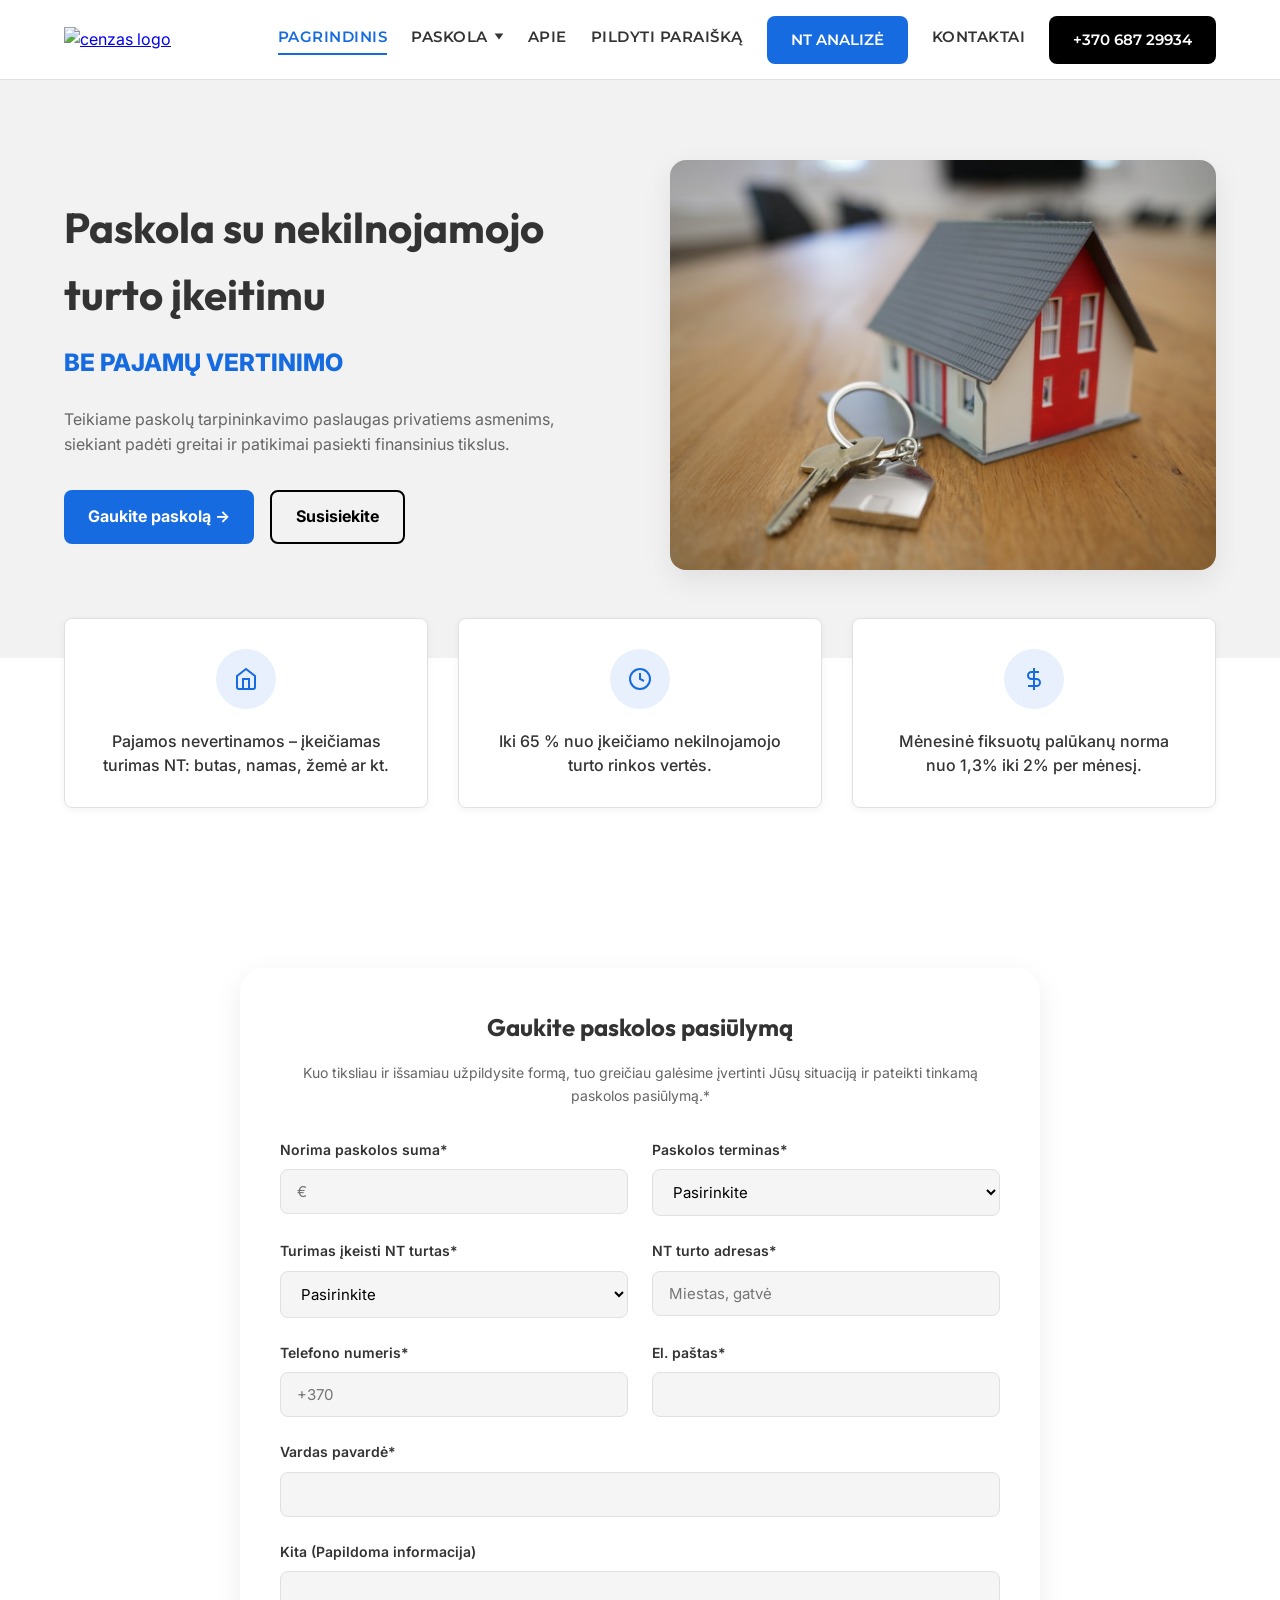
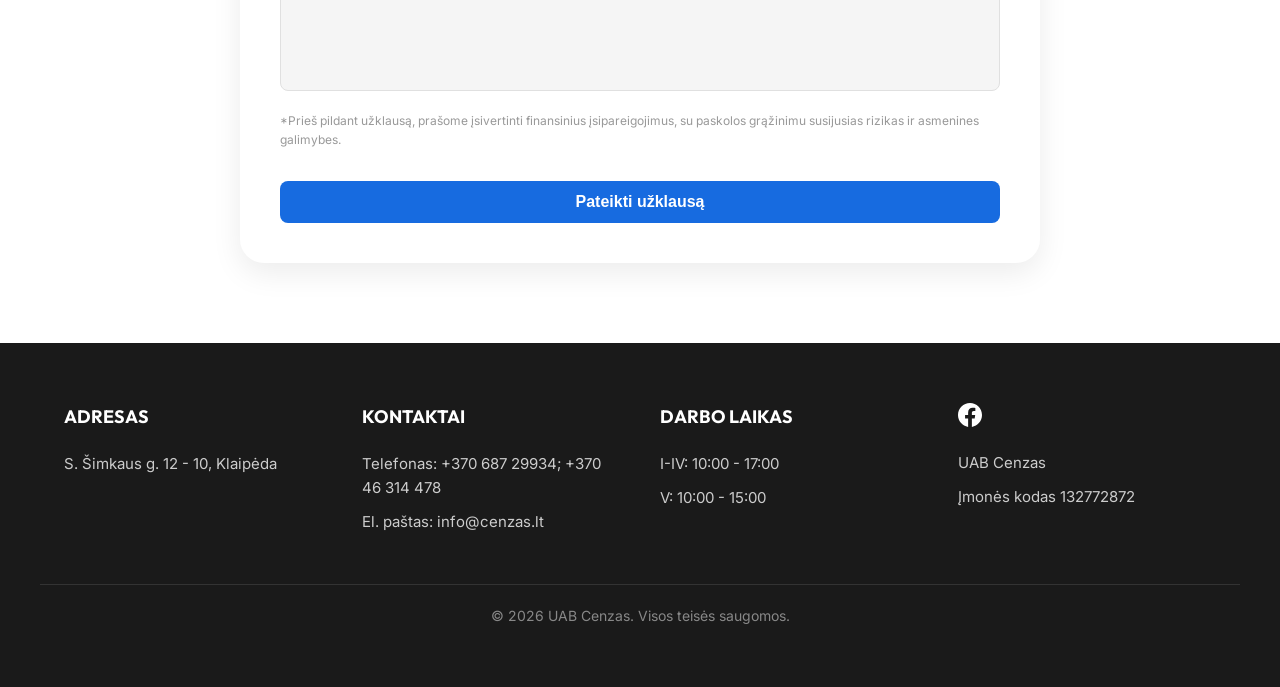
==== wwwroot/index.html @ e1d5bde1 "Cenzas BackEnd" ====
<!DOCTYPE html>
<html lang="lt">
<head>
    <meta charset="UTF-8">
    <meta name="viewport" content="width=device-width, initial-scale=1.0">
    <title>Paskolos be pajamų vertinimo su NT įkeitimu | Cenzas</title>
    <meta name="description" content="UAB „Cenzas“ teikia paskolų tarpininkavimo paslaugas privatiems asmenims. Paskolos su NT įkeitimu be pajamų vertinimo.">
    <link rel="preconnect" href="https://fonts.googleapis.com">
    <link rel="preconnect" href="https://fonts.gstatic.com" crossorigin>
    <link href="https://fonts.googleapis.com/css2?family=Inter:wght@400;600;700;800&family=Montserrat:wght@500;600;700;800&family=Outfit:wght@700;800&display=swap" rel="stylesheet">
    <link rel="stylesheet" href="css/styles.css">
    <link rel="icon" type="image/png" href="assets/images/favicon.png">
</head>
<body>
    <!-- Header -->
    <header class="header">
        <div class="container nav">
            <a href="index.html" class="logo">
                <img src="assets/images/logo-cenzas-black.png" alt="cenzas logo">
            </a>
            <div class="nav__links">
                <a href="index.html" class="nav__link nav__link--active">PAGRINDINIS</a>
                <div class="nav__dropdown">
                    <a href="javascript:void(0)" class="nav__link">PASKOLA <svg width="10" height="7" viewBox="0 0 10 7" fill="none" xmlns="http://www.w3.org/2000/svg"><path d="M5 6.5L0.669873 0.5L9.33013 0.500001L5 6.5Z" fill="currentColor"></path></svg></a>
                    <div class="nav__dropdown-menu">
                        <a href="greitos-paskolos.html">Kaip gauti paskolą</a>
                        <a href="paskolos-be-pajamu-vertinimo.html">D.U.K</a>
                    </div>
                </div>
                <a href="apie.html" class="nav__link">APIE</a>
                <a href="pildyti-paraiska.html" class="nav__link">PILDYTI PARAIŠKĄ</a>
                <a href="nt-statistika.html" class="nav__cta nav__cta--blue" id="btn-nav-analysis">NT ANALIZĖ</a>
                <a href="kontaktai.html" class="nav__link">KONTAKTAI</a>
                <a href="tel:+37068729934" class="nav__cta">+370 687 29934</a>
            </div>
        </div>
    </header>

    <main>
        <!-- Hero Section -->
        <section class="hero">
            <div class="container hero__grid">
                <div class="hero__content animate-fade-in">
                    <h1 class="hero__title">Paskola su nekilnojamojo turto įkeitimu</h1>
                    <div class="hero__subtitle" style="color: var(--color-primary);">BE PAJAMŲ VERTINIMO</div>
                    <p class="hero__description">
                        Teikiame paskolų tarpininkavimo paslaugas privatiems asmenims, siekiant padėti greitai ir patikimai pasiekti finansinius tikslus.
                    </p>
                    <div class="hero__btns">
                        <a href="#paraiska" class="btn btn--primary">Gaukite paskolą →</a>
                        <a href="kontaktai.html" class="btn btn--outline">Susisiekite</a>
                    </div>
                </div>
                <div class="hero__image animate-fade-in" style="animation-delay: 0.2s;">
                    <img src="assets/images/hero-home.jpg" alt="Modern residential building">
                </div>
            </div>
        </section>

        <!-- Info Blocks -->
        <section class="info-blocks container">
            <div class="info-blocks__grid">
                <div class="info-card">
                    <div class="info-card__icon">
                        <svg width="24" height="24" viewBox="0 0 24 24" fill="none" stroke="currentColor" stroke-width="2"><path d="M3 9l9-7 9 7v11a2 2 0 0 1-2 2H5a2 2 0 0 1-2-2z"></path><polyline points="9 22 9 12 15 12 15 22"></polyline></svg>
                    </div>
                    <p class="info-card__text">Pajamos nevertinamos – įkeičiamas turimas NT: butas, namas, žemė ar kt.</p>
                </div>
                <div class="info-card">
                    <div class="info-card__icon">
                        <svg width="24" height="24" viewBox="0 0 24 24" fill="none" stroke="currentColor" stroke-width="2"><circle cx="12" cy="12" r="10"></circle><polyline points="12 6 12 12 16 14"></polyline></svg>
                    </div>
                    <p class="info-card__text">Iki 65 % nuo įkeičiamo nekilnojamojo turto rinkos vertės.</p>
                </div>
                <div class="info-card">
                    <div class="info-card__icon">
                        <svg width="24" height="24" viewBox="0 0 24 24" fill="none" stroke="currentColor" stroke-width="2"><line x1="12" y1="1" x2="12" y2="23"></line><path d="M17 5H9.5a3.5 3.5 0 0 0 0 7h5a3.5 3.5 0 0 1 0 7H6"></path></svg>
                    </div>
                    <p class="info-card__text">Mėnesinė fiksuotų palūkanų norma nuo 1,3% iki 2% per mėnesį.</p>
                </div>
            </div>
        </section>

        <!-- Application Form Section -->
        <section id="paraiska" class="section-form">
            <div class="container">
                <div class="form-card animate-fade-in">
                    <h2 class="form-title">Gaukite paskolos pasiūlymą</h2>
                    <p class="form-note">
                        Kuo tiksliau ir išsamiau užpildysite formą, tuo greičiau galėsime įvertinti Jūsų situaciją ir pateikti tinkamą paskolos pasiūlymą.*
                    </p>
                    <form id="loan-form">
                        <div class="form-grid">
                            <div class="form-group">
                                <label class="form-label">Norima paskolos suma*</label>
                                <input type="number" name="amount" class="form-control" placeholder="€" required>
                            </div>
                            <div class="form-group">
                                <label class="form-label">Paskolos terminas*</label>
                                <select name="term" class="form-control" required>
                                    <option value="">Pasirinkite</option>
                                    <option value="12">12 mėn.</option>
                                    <option value="24">24 mėn.</option>
                                    <option value="36">36 mėn.</option>
                                    <option value="60">60 mėn.</option>
                                </select>
                            </div>
                            <div class="form-group">
                                <label class="form-label">Turimas įkeisti NT turtas*</label>
                                <select name="asset_type" class="form-control" required>
                                    <option value="">Pasirinkite</option>
                                    <option value="butas">Butas</option>
                                    <option value="namas">Namas</option>
                                    <option value="sklypas">Sklypas / Žemė</option>
                                    <option value="komercinis">Komercinis turtas</option>
                                </select>
                            </div>
                            <div class="form-group">
                                <label class="form-label">NT turto adresas*</label>
                                <input type="text" name="address" class="form-control" placeholder="Miestas, gatvė" required>
                            </div>
                            <div class="form-group">
                                <label class="form-label">Telefono numeris*</label>
                                <input type="tel" name="phone" class="form-control" placeholder="+370" required>
                            </div>
                            <div class="form-group">
                                <label class="form-label">El. paštas*</label>
                                <input type="email" name="email" class="form-control" required>
                            </div>
                            <div class="form-group form-group--full">
                                <label class="form-label">Vardas pavardė*</label>
                                <input type="text" name="name" class="form-control" required>
                            </div>
                            <div class="form-group form-group--full">
                                <label class="form-label">Kita (Papildoma informacija)</label>
                                <textarea name="message" class="form-control" style="height: 120px; resize: none;"></textarea>
                            </div>
                        </div>
                        <p style="font-size: 12px; color: #999; margin-top: 20px;">
                            *Prieš pildant užklausą, prašome įsivertinti finansinius įsipareigojimus, su paskolos grąžinimu susijusias rizikas ir asmenines galimybes.
                        </p>
                        <button type="submit" class="btn btn--primary form-submit">Pateikti užklausą</button>
                    </form>
                </div>
            </div>
        </section>
    </main>

    <!-- Footer -->
    <footer class="footer">
        <div class="container footer__grid">
            <div>
                <h4 class="footer__title">Adresas</h4>
                <p class="footer__text">S. Šimkaus g. 12 - 10, Klaipėda</p>
            </div>
            <div>
                <h4 class="footer__title">Kontaktai</h4>
                <p class="footer__text">Telefonas: +370 687 29934; +370 46 314 478</p>
                <p class="footer__text">El. paštas: info@cenzas.lt</p>
            </div>
            <div>
                <h4 class="footer__title">Darbo laikas</h4>
                <p class="footer__text">I-IV: 10:00 - 17:00</p>
                <p class="footer__text">V: 10:00 - 15:00</p>
            </div>
            <div>
                <div class="footer__socials">
                    <a href="https://www.facebook.com/cenzas.lt" target="_blank" rel="noopener" aria-label="Facebook">
                        <svg width="24" height="24" viewBox="0 0 24 24" fill="none" xmlns="http://www.w3.org/2000/svg">
                            <path d="M24 12.0726C24 5.44354 18.629 0.0725708 12 0.0725708C5.37097 0.0725708 0 5.44354 0 12.0726C0 18.0619 4.38823 23.0264 10.125 23.9274V15.5414H7.07661V12.0726H10.125V9.4287C10.125 6.42144 11.9153 4.76031 14.6574 4.76031C15.9706 4.76031 17.3439 4.99451 17.3439 4.99451V7.94612H15.8303C14.34 7.94612 13.875 8.87128 13.875 9.82015V12.0726H17.2031L16.6708 15.5414H13.875V23.9274C19.6118 23.0264 24 18.0619 24 12.0726Z" fill="currentColor"></path>
                        </svg>
                    </a>
                </div>
                <p class="footer__text" style="margin-top: 16px;">UAB Cenzas</p>
                <p class="footer__text">Įmonės kodas 132772872</p>
            </div>
        </div>
        <div class="container footer__copy">
            &copy; 2026 UAB Cenzas. Visos teisės saugomos.
        </div>
    </footer>

    <!-- Scripts -->
    <script src="js/main.js"></script>
    <script src="js/legal-disclaimer.js"></script>
    <script>
        // Modal Flow for NT Analizė
        document.getElementById('btn-nav-analysis').addEventListener('click', function(e) {
            if (!window.CenzasAnalytics.UI.LegalDisclaimer.accepted) {
                e.preventDefault();
                window.CenzasAnalytics.UI.LegalDisclaimer.init();
                
                // Override the accept button to navigate
                window.addEventListener('cenzas:consent_given', function() {
                    window.location.href = 'nt-statistika.html';
                }, { once: true });
            }
        });

        // Form Submit Handler
        document.getElementById('loan-form').addEventListener('submit', function(e) {
            e.preventDefault();
            alert('Ačiū! Jūsų užklausa gauta. Atsakysime per 3 valandas darbo metu.');
            this.reset();
        });
    </script>
</body>
</html>
---- wwwroot/css/styles.css ----
/* 
 * Cenzas Modernized Design System
 * Inspired by cenzas.lt
 */

:root {
    /* Color Palette */
    --color-primary: #176be0;
    --color-primary-dark: #1258c9;
    --color-primary-light: #e8f0fe;
    --color-header: #ffffff;
    --color-footer: #1a1a1a;
    --color-hero: #f2f2f2;
    --color-input: #f5f5f5;
    --color-text: #333333;
    --color-text-light: #666666;
    --color-white: #ffffff;
    --color-black: #000000;
    --color-border: #e0e0e0;

    /* Typography */
    --font-main: 'Inter', sans-serif;
    --font-heading: 'Outfit', sans-serif;

    /* Spacing & Borders */
    --radius-sm: 8px;
    --radius-md: 16px;
    --radius-lg: 24px;
    --shadow-sm: 0 2px 8px rgba(0, 0, 0, 0.05);
    --shadow-md: 0 10px 30px rgba(0, 0, 0, 0.08);
}

* {
    margin: 0;
    padding: 0;
    box-sizing: border-box;
}

body {
    font-family: var(--font-main);
    color: var(--color-text);
    background-color: var(--color-white);
    line-height: 1.6;
    -webkit-font-smoothing: antialiased;
}

h1, h2, h3, h4 {
    font-family: var(--font-heading);
    font-weight: 700;
}

.container {
    max-width: 1200px;
    margin: 0 auto;
    padding: 0 24px;
}

/* Header & Navigation */
.header {
    background: var(--color-header);
    border-bottom: 1px solid var(--color-border);
    height: 80px;
    display: flex;
    align-items: center;
    position: sticky;
    top: 0;
    z-index: 1000;
}

.nav {
    display: flex;
    justify-content: space-between;
    align-items: center;
    width: 100%;
}

.nav__links {
    display: flex;
    gap: 24px;
    align-items: center;
}

.nav__link {
    text-decoration: none;
    color: var(--color-text);
    font-family: 'Montserrat', sans-serif;
    font-size: 15px;
    font-weight: 600;
    text-transform: uppercase;
    letter-spacing: 0.5px;
    transition: color 0.2s;
    display: flex;
    align-items: center;
    gap: 6px;
    padding-bottom: 4px;
    border-bottom: 2px solid transparent;
}

.nav__link:hover {
    color: var(--color-primary);
}

.nav__link--active {
    color: var(--color-primary);
    border-bottom-color: var(--color-primary);
}

.logo img {
    height: 45px;
    width: auto;
}

.nav__dropdown {
    position: relative;
    display: inline-block;
}

.nav__dropdown-menu {
    display: none;
    position: absolute;
    top: 100%;
    left: 0;
    background-color: var(--color-white);
    box-shadow: var(--shadow-sm);
    border-radius: var(--radius-sm);
    min-width: 200px;
    z-index: 100;
    padding: 10px 0;
}

.nav__dropdown:hover .nav__dropdown-menu {
    display: block;
}

.nav__dropdown-menu a {
    display: block;
    padding: 10px 20px;
    color: var(--color-text);
    text-decoration: none;
    font-family: 'Inter', sans-serif;
    font-size: 14px;
    font-weight: 500;
    transition: background-color 0.2s;
}

.nav__dropdown-menu a:hover {
    background-color: var(--color-primary-light);
    color: var(--color-primary);
}

.nav__link--highlight {
    background: var(--color-primary);
    color: var(--color-white);
    padding: 8px 16px;
    border-radius: var(--radius-sm);
}

.nav__link--highlight:hover {
    background: var(--color-primary-dark);
    color: var(--color-white);
}

.nav__cta {
    background: var(--color-black);
    color: var(--color-white);
    padding: 12px 24px;
    border-radius: var(--radius-sm);
    text-decoration: none;
    font-family: 'Montserrat', sans-serif;
    font-weight: 600;
    font-size: 15px;
    transition: background-color 0.2s;
}

.nav__cta:hover {
    background: #1a1a1a;
}

.nav__cta--blue {
    background: var(--color-primary);
}

.nav__cta--blue:hover {
    background: var(--color-primary-dark);
}

/* Hero Section */
.hero {
    background: var(--color-hero);
    padding: 80px 0;
}

.hero__grid {
    display: grid;
    grid-template-columns: 1fr 1fr;
    gap: 60px;
    align-items: center;
}

@media (max-width: 991px) {
    .hero__grid {
        grid-template-columns: 1fr;
        text-align: center;
    }
}

.hero__title {
    font-size: 42px;
    margin-bottom: 16px;
    color: var(--color-text);
}

.hero__subtitle {
    font-size: 24px;
    font-weight: 800;
    margin-bottom: 24px;
}

.hero__description {
    font-size: 16px;
    color: var(--color-text-light);
    margin-bottom: 32px;
}

.hero__btns {
    display: flex;
    gap: 16px;
}

@media (max-width: 991px) {
    .hero__btns {
        justify-content: center;
    }
}

/* Info Blocks */
.info-blocks {
    margin-top: -40px;
    margin-bottom: 80px;
    position: relative;
    z-index: 10;
}

.info-blocks__grid {
    display: grid;
    grid-template-columns: repeat(3, 1fr);
    gap: 30px;
}

@media (max-width: 991px) {
    .info-blocks__grid {
        grid-template-columns: 1fr;
    }
    .info-blocks {
        margin-top: 40px;
    }
}

.info-card {
    background: var(--color-white);
    padding: 30px;
    border-radius: var(--radius-sm);
    box-shadow: var(--shadow-sm);
    border: 1px solid var(--color-border);
    display: flex;
    flex-direction: column;
    align-items: center;
    text-align: center;
    transition: transform 0.2s, box-shadow 0.2s;
}

.info-card:hover {
    transform: translateY(-5px);
    box-shadow: var(--shadow-md);
}

.info-card__icon {
    background: var(--color-primary-light);
    color: var(--color-primary);
    width: 60px;
    height: 60px;
    border-radius: 50%;
    display: flex;
    justify-content: center;
    align-items: center;
    margin-bottom: 20px;
}

.info-card__text {
    font-size: 16px;
    font-weight: 500;
    color: var(--color-text);
    line-height: 1.5;
}

.btn {
    padding: 12px 24px;
    border-radius: var(--radius-sm);
    font-weight: 700;
    font-size: 16px;
    text-decoration: none;
    display: inline-flex;
    align-items: center;
    justify-content: center;
    cursor: pointer;
    transition: all 0.2s;
    border: none;
}

.btn--primary {
    background: var(--color-primary);
    color: var(--color-white);
}

.btn--primary:hover {
    background: var(--color-primary-dark);
}

.btn--outline {
    background: transparent;
    border: 2px solid var(--color-black);
    color: var(--color-black);
}

.btn--outline:hover {
    background: var(--color-black);
    color: var(--color-white);
}

.hero__image img {
    width: 100%;
    border-radius: var(--radius-md);
    box-shadow: var(--shadow-md);
}

/* Application Form */
.section-form {
    padding: 80px 0;
}

.form-card {
    background: var(--color-white);
    padding: 40px;
    border-radius: var(--radius-lg);
    box-shadow: var(--shadow-md);
    max-width: 800px;
    margin: 0 auto;
}

.form-title {
    font-size: 24px;
    margin-bottom: 16px;
    text-align: center;
}

.form-note {
    font-size: 14px;
    color: var(--color-text-light);
    text-align: center;
    margin-bottom: 32px;
}

.form-grid {
    display: grid;
    grid-template-columns: 1fr 1fr;
    gap: 24px;
}

@media (max-width: 768px) {
    .form-grid {
        grid-template-columns: 1fr;
    }
}

.form-group {
    display: flex;
    flex-direction: column;
    gap: 8px;
}

.form-group--full {
    grid-column: 1 / -1;
}

.form-label {
    font-size: 14px;
    font-weight: 600;
    color: var(--color-text);
}

.form-control {
    background: var(--color-input);
    border: 1px solid var(--color-border);
    padding: 12px 16px;
    border-radius: var(--radius-sm);
    font-family: var(--font-main);
    font-size: 15px;
    width: 100%;
}

.form-control:focus {
    outline: none;
    border-color: var(--color-primary);
}

.form-submit {
    margin-top: 32px;
    width: 100%;
}

/* Footer */
.footer {
    background: var(--color-footer);
    color: var(--color-white);
    padding: 60px 0;
}

.footer__grid {
    display: grid;
    grid-template-columns: repeat(4, 1fr);
    gap: 40px;
}

@media (max-width: 768px) {
    .footer__grid {
        grid-template-columns: 1fr;
        text-align: center;
    }
}

.footer__title {
    font-size: 18px;
    font-weight: 700;
    margin-bottom: 20px;
    text-transform: uppercase;
}

.footer__text {
    font-size: 15px;
    color: #cccccc;
    margin-bottom: 10px;
}

.footer__copy {
    margin-top: 40px;
    padding-top: 20px;
    border-top: 1px solid #333333;
    text-align: center;
    font-size: 14px;
    color: #888888;
}

.footer__socials a {
    color: var(--color-white);
    transition: color 0.2s;
    display: inline-block;
}

.footer__socials a:hover {
    color: var(--color-primary);
}

/* Modal System */
.modal-overlay {
    position: fixed;
    top: 0;
    left: 0;
    width: 100%;
    height: 100%;
    background: rgba(0, 0, 0, 0.7);
    backdrop-filter: blur(4px);
    z-index: 2000;
    display: none;
    align-items: center;
    justify-content: center;
}

.modal-overlay.modal--open {
    display: flex;
}

.modal-content {
    background: var(--color-white);
    padding: 40px;
    border-radius: var(--radius-lg);
    max-width: 600px;
    width: 90%;
}

/* Utility */
.animate-fade-in {
    animation: fadeIn 0.6s ease-out forwards;
}

@keyframes fadeIn {
    from { opacity: 0; transform: translateY(20px); }
    to { opacity: 1; transform: translateY(0); }
}
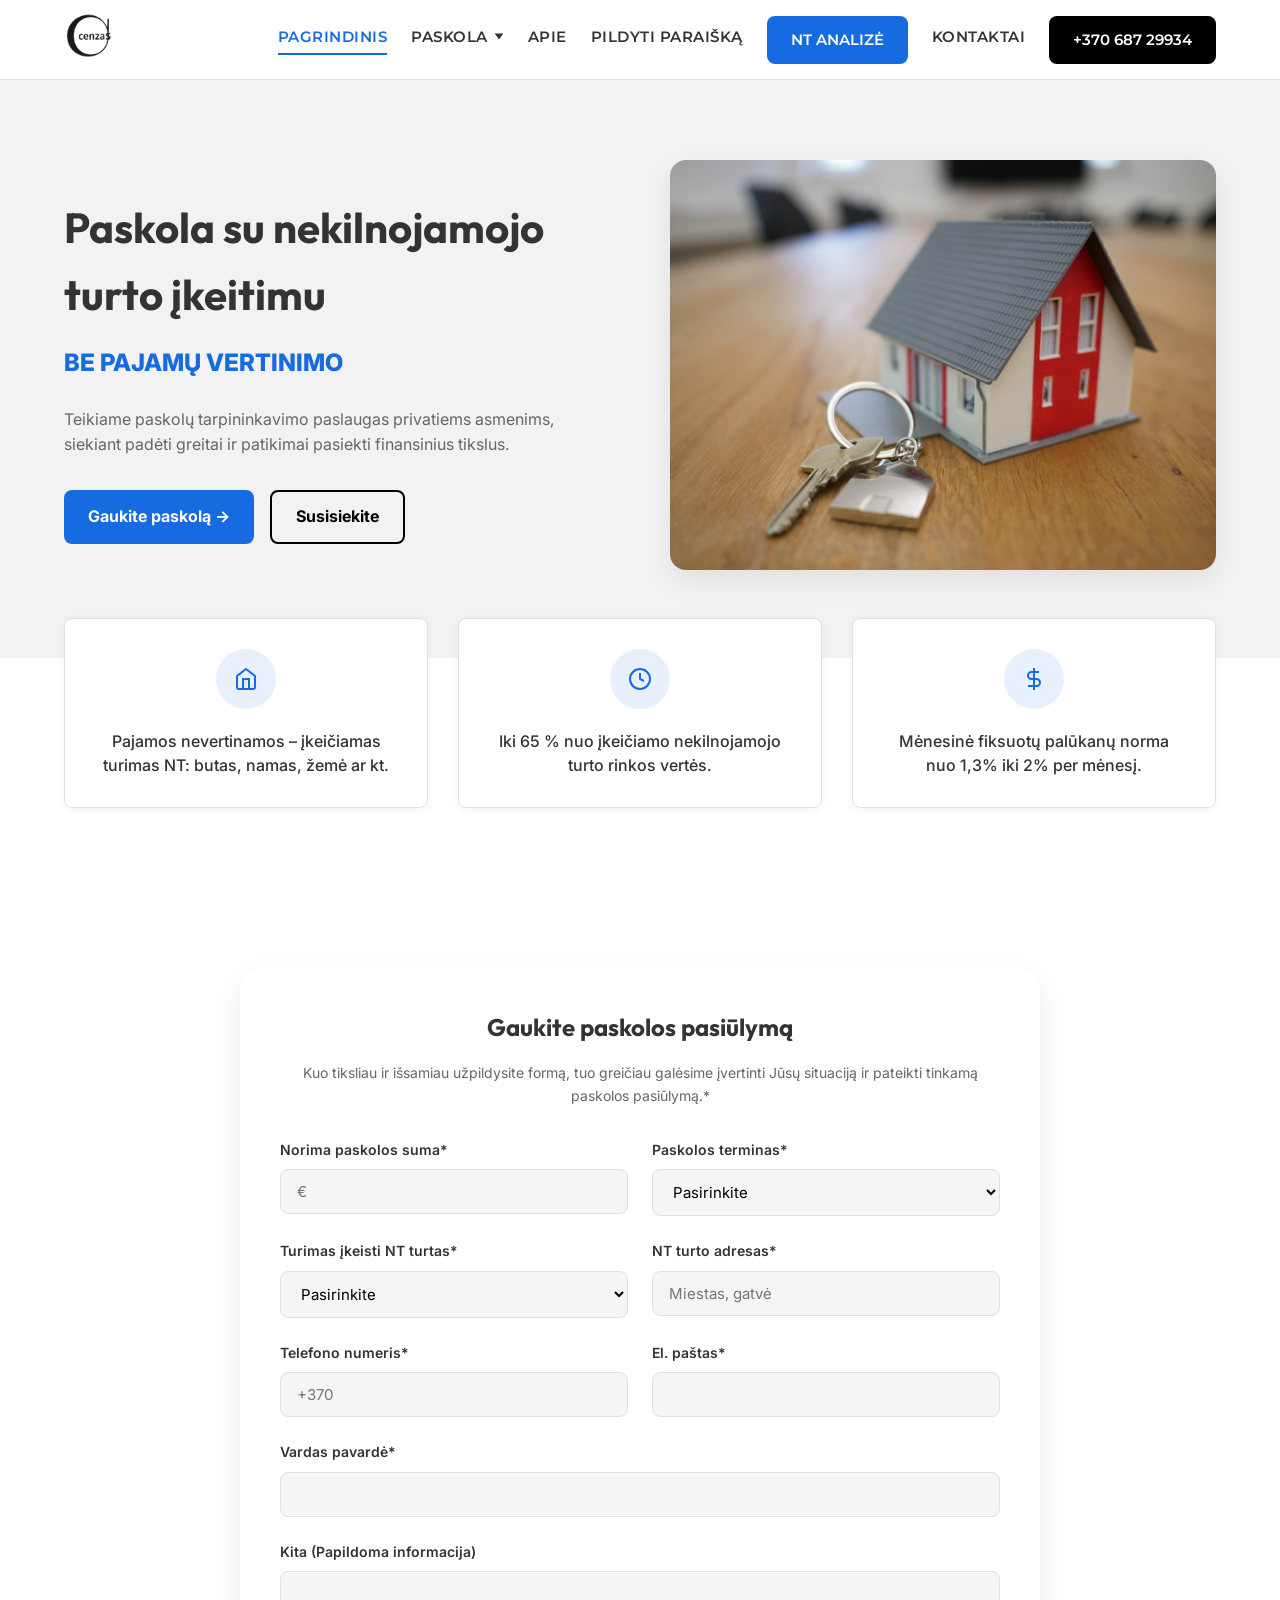
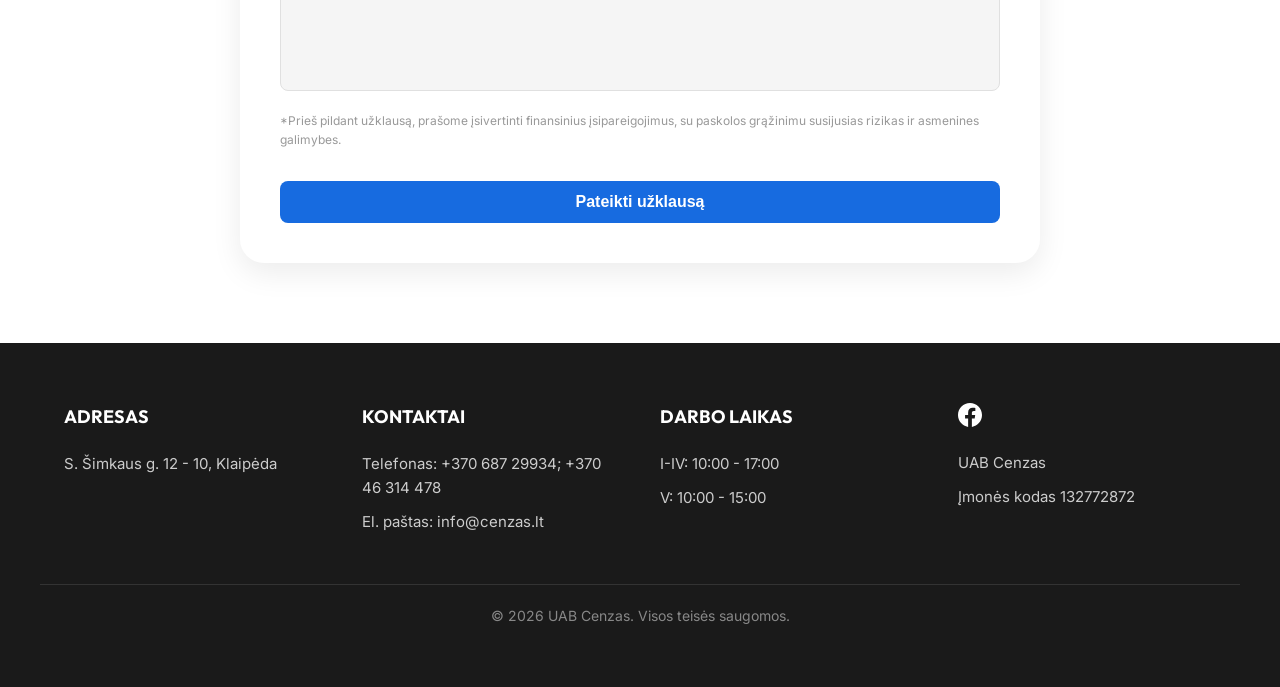
==== commit 7449c323: "Update logo and office assets, update references across HTML files" ====
--- a/wwwroot/index.html
+++ b/wwwroot/index.html
@@ -16,7 +16,7 @@
     <header class="header">
         <div class="container nav">
             <a href="index.html" class="logo">
-                <img src="assets/images/logo-cenzas-black.png" alt="cenzas logo">
+                <img src="assets/images/logo-cenzas.png" alt="cenzas logo">
             </a>
             <div class="nav__links">
                 <a href="index.html" class="nav__link nav__link--active">PAGRINDINIS</a>
@@ -205,4 +205,4 @@
         });
     </script>
 </body>
-</html>+</html>
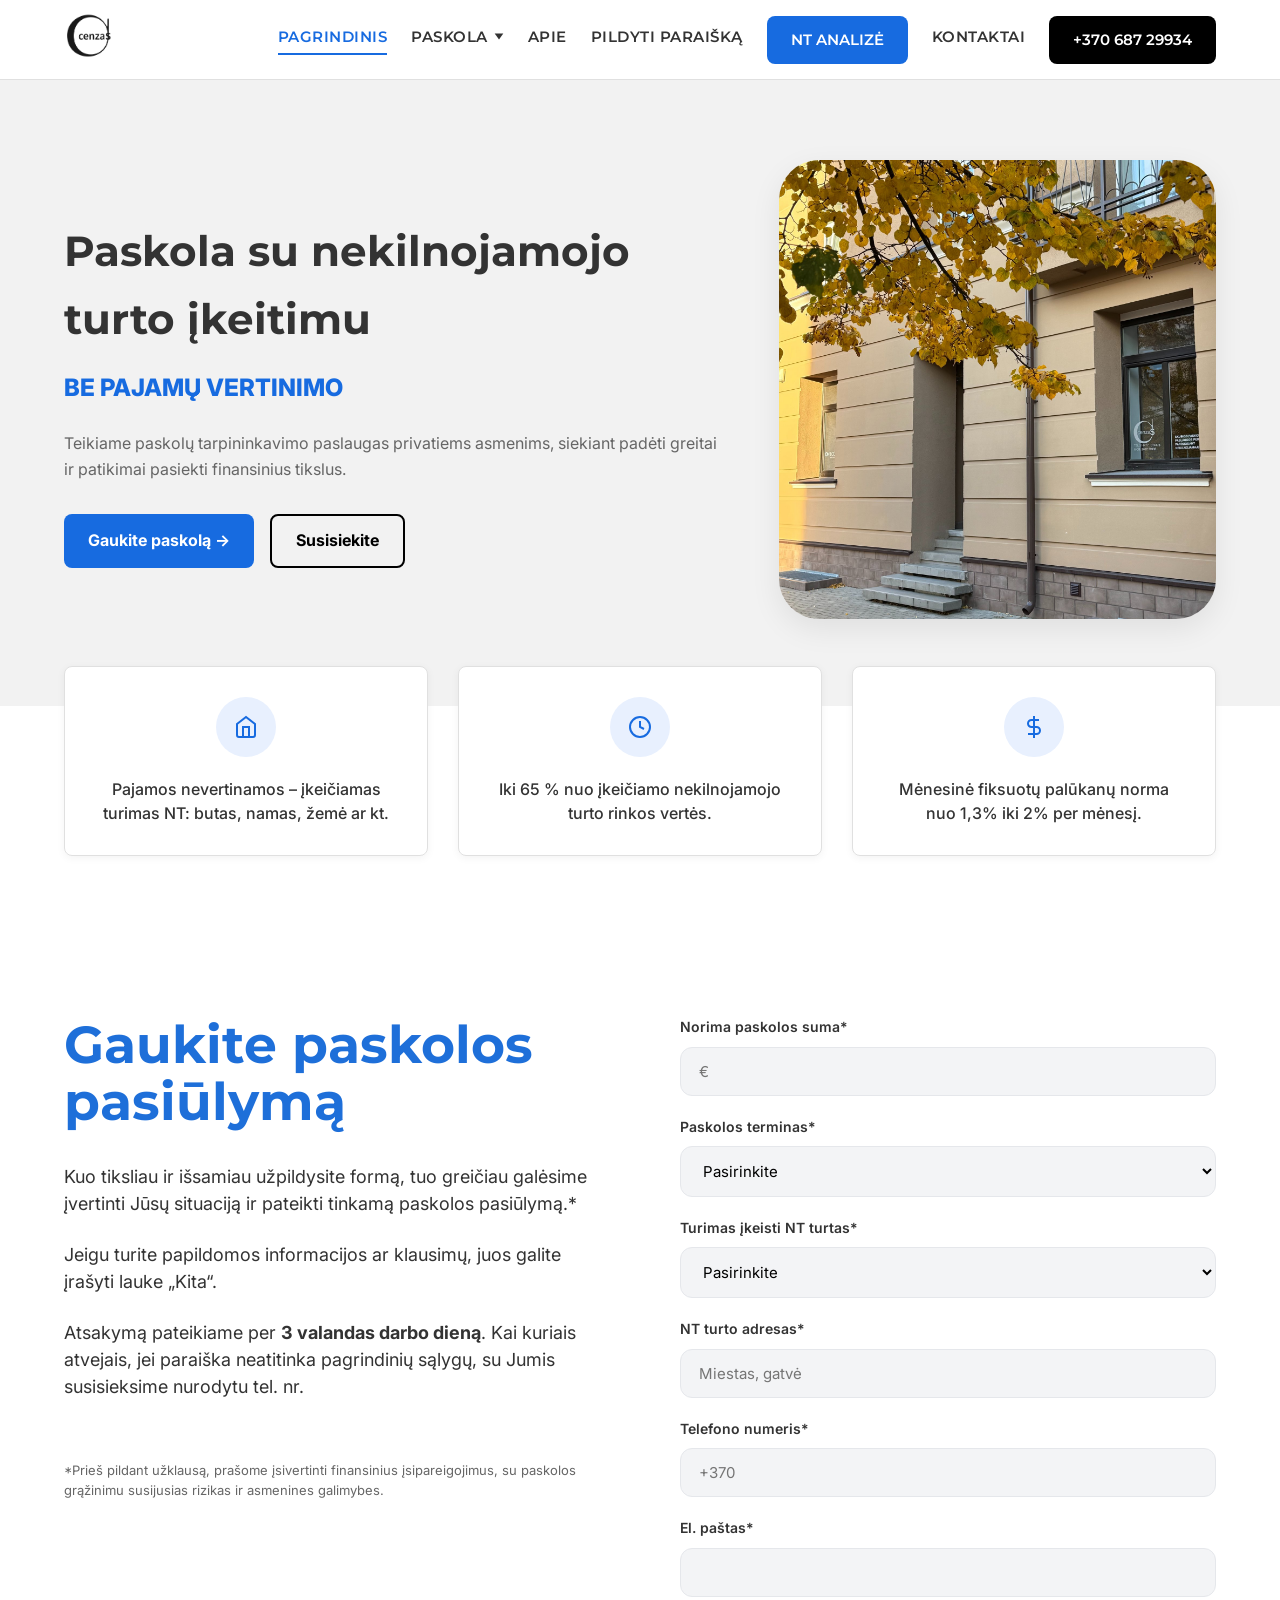
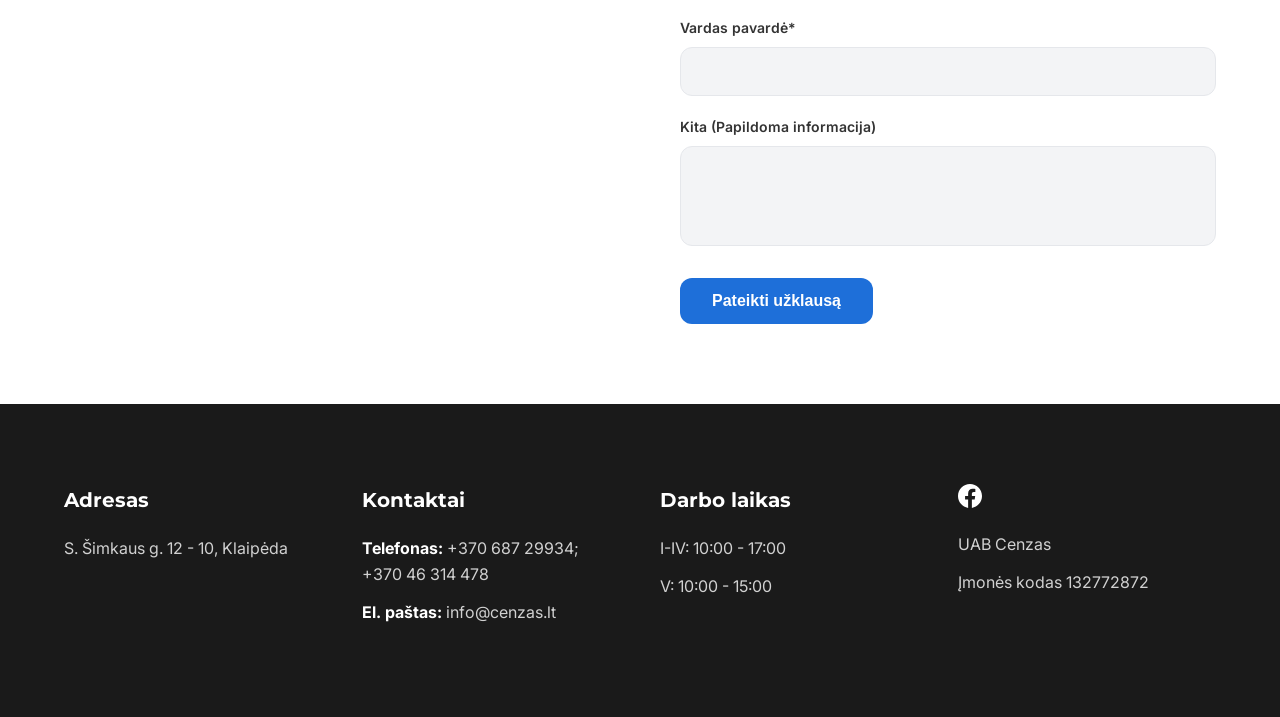
==== commit 038ceb5d: "front end tvarkymas" ====
--- a/wwwroot/index.html
+++ b/wwwroot/index.html
@@ -12,29 +12,7 @@
     <link rel="icon" type="image/png" href="assets/images/favicon.png">
 </head>
 <body>
-    <!-- Header -->
-    <header class="header">
-        <div class="container nav">
-            <a href="index.html" class="logo">
-                <img src="assets/images/logo-cenzas.png" alt="cenzas logo">
-            </a>
-            <div class="nav__links">
-                <a href="index.html" class="nav__link nav__link--active">PAGRINDINIS</a>
-                <div class="nav__dropdown">
-                    <a href="javascript:void(0)" class="nav__link">PASKOLA <svg width="10" height="7" viewBox="0 0 10 7" fill="none" xmlns="http://www.w3.org/2000/svg"><path d="M5 6.5L0.669873 0.5L9.33013 0.500001L5 6.5Z" fill="currentColor"></path></svg></a>
-                    <div class="nav__dropdown-menu">
-                        <a href="greitos-paskolos.html">Kaip gauti paskolą</a>
-                        <a href="paskolos-be-pajamu-vertinimo.html">D.U.K</a>
-                    </div>
-                </div>
-                <a href="apie.html" class="nav__link">APIE</a>
-                <a href="pildyti-paraiska.html" class="nav__link">PILDYTI PARAIŠKĄ</a>
-                <a href="nt-statistika.html" class="nav__cta nav__cta--blue" id="btn-nav-analysis">NT ANALIZĖ</a>
-                <a href="kontaktai.html" class="nav__link">KONTAKTAI</a>
-                <a href="tel:+37068729934" class="nav__cta">+370 687 29934</a>
-            </div>
-        </div>
-    </header>
+    <div id="header-placeholder"></div>
 
     <main>
         <!-- Hero Section -->
@@ -52,7 +30,7 @@
                     </div>
                 </div>
                 <div class="hero__image animate-fade-in" style="animation-delay: 0.2s;">
-                    <img src="assets/images/hero-home.jpg" alt="Modern residential building">
+                    <img src="assets/images/office-klaipeda.jpg" alt="Cenzas biuras Klaipėdoje">
                 </div>
             </div>
         </section>
@@ -84,124 +62,96 @@
         <!-- Application Form Section -->
         <section id="paraiska" class="section-form">
             <div class="container">
-                <div class="form-card animate-fade-in">
-                    <h2 class="form-title">Gaukite paskolos pasiūlymą</h2>
-                    <p class="form-note">
-                        Kuo tiksliau ir išsamiau užpildysite formą, tuo greičiau galėsime įvertinti Jūsų situaciją ir pateikti tinkamą paskolos pasiūlymą.*
-                    </p>
-                    <form id="loan-form">
-                        <div class="form-grid">
-                            <div class="form-group">
-                                <label class="form-label">Norima paskolos suma*</label>
-                                <input type="number" name="amount" class="form-control" placeholder="€" required>
-                            </div>
-                            <div class="form-group">
-                                <label class="form-label">Paskolos terminas*</label>
-                                <select name="term" class="form-control" required>
-                                    <option value="">Pasirinkite</option>
-                                    <option value="12">12 mėn.</option>
-                                    <option value="24">24 mėn.</option>
-                                    <option value="36">36 mėn.</option>
-                                    <option value="60">60 mėn.</option>
-                                </select>
-                            </div>
-                            <div class="form-group">
-                                <label class="form-label">Turimas įkeisti NT turtas*</label>
-                                <select name="asset_type" class="form-control" required>
-                                    <option value="">Pasirinkite</option>
-                                    <option value="butas">Butas</option>
-                                    <option value="namas">Namas</option>
-                                    <option value="sklypas">Sklypas / Žemė</option>
-                                    <option value="komercinis">Komercinis turtas</option>
-                                </select>
-                            </div>
-                            <div class="form-group">
-                                <label class="form-label">NT turto adresas*</label>
-                                <input type="text" name="address" class="form-control" placeholder="Miestas, gatvė" required>
-                            </div>
-                            <div class="form-group">
-                                <label class="form-label">Telefono numeris*</label>
-                                <input type="tel" name="phone" class="form-control" placeholder="+370" required>
-                            </div>
-                            <div class="form-group">
-                                <label class="form-label">El. paštas*</label>
-                                <input type="email" name="email" class="form-control" required>
-                            </div>
-                            <div class="form-group form-group--full">
-                                <label class="form-label">Vardas pavardė*</label>
-                                <input type="text" name="name" class="form-control" required>
-                            </div>
-                            <div class="form-group form-group--full">
-                                <label class="form-label">Kita (Papildoma informacija)</label>
-                                <textarea name="message" class="form-control" style="height: 120px; resize: none;"></textarea>
-                            </div>
+                <div class="form-layout animate-fade-in">
+                    <div class="form-text-col">
+                        <h2 class="form-title">Gaukite paskolos pasiūlymą</h2>
+                        <div class="form-descriptions">
+                            <p class="form-note">
+                                Kuo tiksliau ir išsamiau užpildysite formą, tuo greičiau galėsime įvertinti Jūsų situaciją ir pateikti tinkamą paskolos pasiūlymą.*
+                            </p>
+                            <p class="form-note">
+                                Jeigu turite papildomos informacijos ar klausimų, juos galite įrašyti lauke „Kita“.
+                            </p>
+                            <p class="form-note">
+                                Atsakymą pateikiame per <strong>3 valandas darbo dieną</strong>. Kai kuriais atvejais, jei paraiška neatitinka pagrindinių sąlygų, su Jumis susisieksime nurodytu tel. nr.
+                            </p>
                         </div>
-                        <p style="font-size: 12px; color: #999; margin-top: 20px;">
+                        <p class="form-disclaimer">
                             *Prieš pildant užklausą, prašome įsivertinti finansinius įsipareigojimus, su paskolos grąžinimu susijusias rizikas ir asmenines galimybes.
                         </p>
-                        <button type="submit" class="btn btn--primary form-submit">Pateikti užklausą</button>
-                    </form>
+                    </div>
+                    <div class="form-fields-col">
+                        <form id="loan-form">
+                            <div class="form-grid">
+                                <div class="form-group">
+                                    <label class="form-label">Norima paskolos suma*</label>
+                                    <input type="number" name="amount" class="form-control" placeholder="€" required>
+                                </div>
+                                <div class="form-group">
+                                    <label class="form-label">Paskolos terminas*</label>
+                                    <select name="term" class="form-control" required>
+                                        <option value="">Pasirinkite</option>
+                                        <option value="12">12 mėn.</option>
+                                        <option value="24">24 mėn.</option>
+                                        <option value="36">36 mėn.</option>
+                                        <option value="60">60 mėn.</option>
+                                    </select>
+                                </div>
+                                <div class="form-group">
+                                    <label class="form-label">Turimas įkeisti NT turtas*</label>
+                                    <select name="asset_type" class="form-control" required>
+                                        <option value="">Pasirinkite</option>
+                                        <option value="butas">Butas</option>
+                                        <option value="namas">Namas</option>
+                                        <option value="sklypas">Sklypas / Žemė</option>
+                                        <option value="komercinis">Komercinis turtas</option>
+                                    </select>
+                                </div>
+                                <div class="form-group">
+                                    <label class="form-label">NT turto adresas*</label>
+                                    <input type="text" name="address" class="form-control" placeholder="Miestas, gatvė" required>
+                                </div>
+                                <div class="form-group">
+                                    <label class="form-label">Telefono numeris*</label>
+                                    <input type="tel" name="phone" class="form-control" placeholder="+370" required>
+                                </div>
+                                <div class="form-group">
+                                    <label class="form-label">El. paštas*</label>
+                                    <input type="email" name="email" class="form-control" required>
+                                </div>
+                                <div class="form-group">
+                                    <label class="form-label">Vardas pavardė*</label>
+                                    <input type="text" name="name" class="form-control" required>
+                                </div>
+                                <div class="form-group">
+                                    <label class="form-label">Kita (Papildoma informacija)</label>
+                                    <textarea name="message" class="form-control" style="height: 100px; resize: none;"></textarea>
+                                </div>
+                            </div>
+                            <button type="submit" class="btn btn--primary form-submit">Pateikti užklausą</button>
+                        </form>
+                    </div>
                 </div>
             </div>
         </section>
     </main>
 
-    <!-- Footer -->
-    <footer class="footer">
-        <div class="container footer__grid">
-            <div>
-                <h4 class="footer__title">Adresas</h4>
-                <p class="footer__text">S. Šimkaus g. 12 - 10, Klaipėda</p>
-            </div>
-            <div>
-                <h4 class="footer__title">Kontaktai</h4>
-                <p class="footer__text">Telefonas: +370 687 29934; +370 46 314 478</p>
-                <p class="footer__text">El. paštas: info@cenzas.lt</p>
-            </div>
-            <div>
-                <h4 class="footer__title">Darbo laikas</h4>
-                <p class="footer__text">I-IV: 10:00 - 17:00</p>
-                <p class="footer__text">V: 10:00 - 15:00</p>
-            </div>
-            <div>
-                <div class="footer__socials">
-                    <a href="https://www.facebook.com/cenzas.lt" target="_blank" rel="noopener" aria-label="Facebook">
-                        <svg width="24" height="24" viewBox="0 0 24 24" fill="none" xmlns="http://www.w3.org/2000/svg">
-                            <path d="M24 12.0726C24 5.44354 18.629 0.0725708 12 0.0725708C5.37097 0.0725708 0 5.44354 0 12.0726C0 18.0619 4.38823 23.0264 10.125 23.9274V15.5414H7.07661V12.0726H10.125V9.4287C10.125 6.42144 11.9153 4.76031 14.6574 4.76031C15.9706 4.76031 17.3439 4.99451 17.3439 4.99451V7.94612H15.8303C14.34 7.94612 13.875 8.87128 13.875 9.82015V12.0726H17.2031L16.6708 15.5414H13.875V23.9274C19.6118 23.0264 24 18.0619 24 12.0726Z" fill="currentColor"></path>
-                        </svg>
-                    </a>
-                </div>
-                <p class="footer__text" style="margin-top: 16px;">UAB Cenzas</p>
-                <p class="footer__text">Įmonės kodas 132772872</p>
-            </div>
-        </div>
-        <div class="container footer__copy">
-            &copy; 2026 UAB Cenzas. Visos teisės saugomos.
-        </div>
-    </footer>
+    <div id="footer-placeholder"></div>
 
     <!-- Scripts -->
-    <script src="js/main.js"></script>
-    <script src="js/legal-disclaimer.js"></script>
+    <script src="js/main.js" defer></script>
+    <script src="js/legal-disclaimer.js" defer></script>
     <script>
-        // Modal Flow for NT Analizė
-        document.getElementById('btn-nav-analysis').addEventListener('click', function(e) {
-            if (!window.CenzasAnalytics.UI.LegalDisclaimer.accepted) {
-                e.preventDefault();
-                window.CenzasAnalytics.UI.LegalDisclaimer.init();
-                
-                // Override the accept button to navigate
-                window.addEventListener('cenzas:consent_given', function() {
-                    window.location.href = 'nt-statistika.html';
-                }, { once: true });
+        // Form Submit Handler
+        document.addEventListener('DOMContentLoaded', () => {
+            const form = document.getElementById('loan-form');
+            if (form) {
+                form.addEventListener('submit', function(e) {
+                    e.preventDefault();
+                    alert('Ačiū! Jūsų užklausa gauta. Atsakysime per 3 valandas darbo metu.');
+                    this.reset();
+                });
             }
-        });
-
-        // Form Submit Handler
-        document.getElementById('loan-form').addEventListener('submit', function(e) {
-            e.preventDefault();
-            alert('Ačiū! Jūsų užklausa gauta. Atsakysime per 3 valandas darbo metu.');
-            this.reset();
         });
     </script>
 </body>
--- a/wwwroot/css/styles.css
+++ b/wwwroot/css/styles.css
@@ -20,7 +20,8 @@
 
     /* Typography */
     --font-main: 'Inter', sans-serif;
-    --font-heading: 'Outfit', sans-serif;
+    --font-heading: 'Montserrat', sans-serif;
+    --font-accent: 'Outfit', sans-serif;
 
     /* Spacing & Borders */
     --radius-sm: 8px;
@@ -47,6 +48,7 @@
 h1, h2, h3, h4 {
     font-family: var(--font-heading);
     font-weight: 700;
+    color: var(--color-black);
 }
 
 .container {
@@ -192,15 +194,24 @@
 
 .hero__grid {
     display: grid;
-    grid-template-columns: 1fr 1fr;
+    grid-template-columns: 1.2fr 0.8fr;
     gap: 60px;
     align-items: center;
+}
+
+.hero__image {
+    justify-self: end;
+    width: 100%;
+    max-width: 500px;
 }
 
 @media (max-width: 991px) {
     .hero__grid {
         grid-template-columns: 1fr;
         text-align: center;
+    }
+    .hero__image {
+        justify-self: center;
     }
 }
 
@@ -329,7 +340,9 @@
 
 .hero__image img {
     width: 100%;
-    border-radius: var(--radius-md);
+    aspect-ratio: 1 / 1.05;
+    object-fit: cover;
+    border-radius: 40px;
     box-shadow: var(--shadow-md);
 }
 
@@ -338,37 +351,61 @@
     padding: 80px 0;
 }
 
-.form-card {
-    background: var(--color-white);
-    padding: 40px;
-    border-radius: var(--radius-lg);
-    box-shadow: var(--shadow-md);
-    max-width: 800px;
-    margin: 0 auto;
+.form-layout {
+    display: grid;
+    grid-template-columns: 1fr 1fr;
+    gap: 80px;
+    align-items: start;
 }
 
 .form-title {
-    font-size: 24px;
-    margin-bottom: 16px;
-    text-align: center;
+    font-size: 52px;
+    color: #1e6fd9;
+    line-height: 1.1;
+    margin-bottom: 32px;
+    text-align: left;
 }
 
 .form-note {
-    font-size: 14px;
+    font-size: 18px;
+    color: var(--color-text);
+    text-align: left;
+    margin-bottom: 24px;
+    line-height: 1.5;
+}
+
+.form-descriptions {
+    margin-bottom: 40px;
+}
+
+.form-disclaimer {
+    font-size: 13px;
     color: var(--color-text-light);
-    text-align: center;
-    margin-bottom: 32px;
+    line-height: 1.6;
+    margin-top: 60px;
 }
 
 .form-grid {
     display: grid;
-    grid-template-columns: 1fr 1fr;
-    gap: 24px;
-}
-
-@media (max-width: 768px) {
-    .form-grid {
+    grid-template-columns: 1fr;
+    gap: 20px;
+}
+
+@media (max-width: 991px) {
+    .form-layout {
         grid-template-columns: 1fr;
+        gap: 40px;
+    }
+    .form-title {
+        font-size: 36px;
+        text-align: center;
+    }
+    .form-note {
+        text-align: center;
+    }
+    .form-disclaimer {
+        margin-top: 20px;
+        text-align: center;
     }
 }
 
@@ -388,24 +425,136 @@
     color: var(--color-text);
 }
 
+.form-control:focus {
+    outline: none;
+    border-color: #1e6fd9;
+    background-color: #ffffff;
+}
+
+/* Page Headers (Kontaktai, Apie etc.) */
+.page-header {
+    padding: 120px 0 80px;
+    text-align: center;
+    background: #ffffff;
+}
+
+.container--narrow {
+    max-width: 900px;
+}
+
+.page-header__title {
+    font-size: 72px;
+    margin-bottom: 32px;
+    color: var(--color-black);
+    letter-spacing: -1px;
+}
+
+.page-header__subtitle {
+    font-size: 20px;
+    color: var(--color-text-light);
+    line-height: 1.8;
+    max-width: 700px;
+    margin: 0 auto;
+}
+
+/* Contacts Page Content */
+.contacts-page-content {
+    padding-bottom: 100px;
+}
+
+.contacts-info-grid {
+    display: grid;
+    grid-template-columns: repeat(3, 1fr);
+    gap: 60px;
+    margin-bottom: 100px;
+    text-align: left;
+}
+
+.contacts-info-item__title {
+    font-size: 28px;
+    margin-bottom: 24px;
+    font-weight: 700;
+    color: var(--color-black);
+}
+
+.contacts-info-item__text {
+    font-size: 17px;
+    color: var(--color-text);
+    line-height: 2;
+}
+
+.contacts-info-item__text a {
+    color: var(--color-primary);
+    text-decoration: none;
+    font-weight: 500;
+}
+
+.contacts-info-item__text a:hover {
+    text-decoration: underline;
+}
+
+.contacts-visual-section {
+    display: grid;
+    grid-template-columns: 1fr 1.2fr;
+    gap: 40px;
+    margin-bottom: 100px;
+}
+
+.contacts-map iframe {
+    width: 100%;
+    height: 500px;
+    display: block;
+    border-radius: 24px;
+    border: 1px solid var(--color-border);
+    box-shadow: var(--shadow-sm);
+}
+
+.contacts-image img {
+    width: 100%;
+    height: 500px;
+    display: block;
+    border-radius: 24px;
+    object-fit: cover;
+    box-shadow: var(--shadow-md);
+}
+
+@media (max-width: 991px) {
+    .contacts-info-grid {
+        grid-template-columns: 1fr;
+        gap: 30px;
+    }
+    .contacts-visual-section {
+        grid-template-columns: 1fr;
+    }
+    .page-header__title {
+        font-size: 42px;
+    }
+}
+
 .form-control {
-    background: var(--color-input);
-    border: 1px solid var(--color-border);
-    padding: 12px 16px;
-    border-radius: var(--radius-sm);
+    background: #f3f4f6;
+    border: 1px solid #e5e7eb;
+    padding: 14px 18px;
+    border-radius: 12px;
     font-family: var(--font-main);
     font-size: 15px;
     width: 100%;
+    transition: border-color 0.2s, background-color 0.2s;
 }
 
 .form-control:focus {
     outline: none;
-    border-color: var(--color-primary);
+    border-color: #1e6fd9;
+    background-color: #ffffff;
 }
 
 .form-submit {
     margin-top: 32px;
-    width: 100%;
+    width: auto;
+    min-width: 160px;
+    background: #1e6fd9;
+    border-radius: 12px;
+    padding: 14px 32px;
 }
 
 /* Footer */
@@ -415,13 +564,20 @@
     padding: 60px 0;
 }
 
+/* Footer */
+.footer {
+    background: #1a1a1a;
+    color: var(--color-white);
+    padding: 80px 0;
+}
+
 .footer__grid {
     display: grid;
     grid-template-columns: repeat(4, 1fr);
     gap: 40px;
 }
 
-@media (max-width: 768px) {
+@media (max-width: 991px) {
     .footer__grid {
         grid-template-columns: 1fr;
         text-align: center;
@@ -429,25 +585,26 @@
 }
 
 .footer__title {
-    font-size: 18px;
+    font-size: 20px;
     font-weight: 700;
     margin-bottom: 20px;
-    text-transform: uppercase;
+    text-transform: none; /* Title Case in HTML */
+    color: #ffffff;
 }
 
 .footer__text {
-    font-size: 15px;
-    color: #cccccc;
-    margin-bottom: 10px;
+    font-size: 16px;
+    color: #d1d1d1;
+    margin-bottom: 12px;
+    line-height: 1.6;
+}
+
+.footer__text strong {
+    color: #ffffff;
 }
 
 .footer__copy {
-    margin-top: 40px;
-    padding-top: 20px;
-    border-top: 1px solid #333333;
-    text-align: center;
-    font-size: 14px;
-    color: #888888;
+    display: none; /* Matching original cenzas.lt style */
 }
 
 .footer__socials a {
@@ -495,4 +652,258 @@
 @keyframes fadeIn {
     from { opacity: 0; transform: translateY(20px); }
     to { opacity: 1; transform: translateY(0); }
+}
+
+/* Greitos Paskolos Page */
+.info-banner {
+    display: grid;
+    grid-template-columns: 1fr 1fr;
+    gap: 24px;
+    margin-bottom: 40px;
+}
+
+.info-banner__card {
+    background: var(--color-primary);
+    color: var(--color-white);
+    padding: 40px;
+    border-radius: var(--radius-sm);
+    text-align: center;
+}
+
+.info-banner__card h3 {
+    color: var(--color-white);
+    font-size: 20px;
+    margin-bottom: 16px;
+    font-weight: 800;
+}
+
+.info-banner__card p {
+    font-size: 15px;
+    line-height: 1.6;
+    opacity: 0.95;
+}
+
+.city-list {
+    text-align: center;
+    color: var(--color-text-light);
+    font-size: 15px;
+    line-height: 1.8;
+    margin-bottom: 60px;
+    max-width: 900px;
+    margin-left: auto;
+    margin-right: auto;
+}
+
+.content-block {
+    margin-bottom: 60px;
+}
+
+.content-block__title {
+    font-size: 42px;
+    margin-bottom: 24px;
+    color: var(--color-black);
+}
+
+.content-block__list {
+    list-style: none;
+}
+
+.content-block__list > li {
+    position: relative;
+    padding-left: 24px;
+    margin-bottom: 12px;
+    font-size: 16px;
+}
+
+.content-block__list > li::before {
+    content: "•";
+    position: absolute;
+    left: 0;
+    color: var(--color-text);
+    font-weight: bold;
+}
+
+.content-block__list ul {
+    list-style: none;
+    margin-top: 8px;
+    margin-left: 20px;
+}
+
+.content-block__list ul li {
+    position: relative;
+    padding-left: 20px;
+    margin-bottom: 8px;
+    font-size: 15px;
+}
+
+.content-block__list ul li::before {
+    content: "◦";
+    position: absolute;
+    left: 0;
+    font-weight: bold;
+}
+
+@media (max-width: 768px) {
+    .info-banner {
+        grid-template-columns: 1fr;
+    }
+}
+
+/* About Page (Apie) */
+.about-section {
+    padding: 100px 0;
+}
+
+.about-grid {
+    display: grid;
+    grid-template-columns: 1fr 1fr;
+    gap: 80px;
+    align-items: center;
+}
+
+.about__title {
+    font-size: 52px;
+    color: var(--color-primary);
+    margin-bottom: 32px;
+    font-family: var(--font-heading);
+    font-weight: 800;
+}
+
+.about__lead {
+    font-size: 24px;
+    color: var(--color-primary);
+    font-weight: 700;
+    line-height: 1.4;
+    margin-bottom: 32px;
+}
+
+.about__text {
+    font-size: 15px;
+    color: var(--color-text-light);
+    line-height: 1.8;
+    margin-bottom: 24px;
+}
+
+.about__visual {
+    position: relative;
+}
+
+.about__image {
+    width: 100%;
+    border-radius: 40px;
+    display: block;
+}
+
+.stats-card {
+    position: absolute;
+    bottom: 60px;
+    left: -40px;
+    background: var(--color-primary);
+    color: var(--color-white);
+    padding: 30px 40px;
+    border-radius: 4px;
+    display: flex;
+    gap: 40px;
+    box-shadow: var(--shadow-md);
+}
+
+.stats-card__item {
+    text-align: left;
+}
+
+.stats-card__number {
+    font-size: 32px;
+    font-weight: 800;
+    display: block;
+    margin-bottom: 4px;
+}
+
+.stats-card__label {
+    font-size: 13px;
+    opacity: 0.9;
+    text-transform: uppercase;
+    letter-spacing: 1px;
+}
+
+/* Find Us Section */
+.find-us {
+    padding: 80px 0 120px;
+}
+
+.find-us__grid {
+    display: grid;
+    grid-template-columns: 1fr 1fr;
+    gap: 80px;
+    align-items: start;
+}
+
+.find-us__title {
+    font-size: 36px;
+    color: var(--color-black);
+    margin-bottom: 24px;
+    font-weight: 800;
+}
+
+.find-us__subtitle {
+    font-size: 18px;
+    font-weight: 700;
+    margin-bottom: 32px;
+}
+
+.find-us__text {
+    font-size: 15px;
+    color: var(--color-text-light);
+    line-height: 1.8;
+    margin-bottom: 24px;
+}
+
+.find-us__text strong {
+    color: var(--color-black);
+}
+
+.find-us__map iframe {
+    border-radius: 20px;
+    box-shadow: var(--shadow-sm);
+}
+
+@media (max-width: 991px) {
+    .about-grid, .find-us__grid {
+        grid-template-columns: 1fr;
+        gap: 40px;
+    }
+    .stats-card {
+        position: static;
+        margin-top: -30px;
+        margin-left: 20px;
+        margin-right: 20px;
+    }
+}
+
+/* FAQ Section (D.U.K) */
+.faq-grid {
+    display: grid;
+    grid-template-columns: 1fr 1fr;
+    gap: 60px 80px;
+    margin-top: 40px;
+}
+
+.faq-item__question {
+    color: var(--color-primary);
+    font-size: 20px;
+    font-weight: 800;
+    margin-bottom: 12px;
+    font-family: var(--font-heading);
+}
+
+.faq-item__answer {
+    font-size: 15px;
+    color: var(--color-text-light);
+    line-height: 1.6;
+}
+
+@media (max-width: 768px) {
+    .faq-grid {
+        grid-template-columns: 1fr;
+        gap: 40px;
+    }
 }
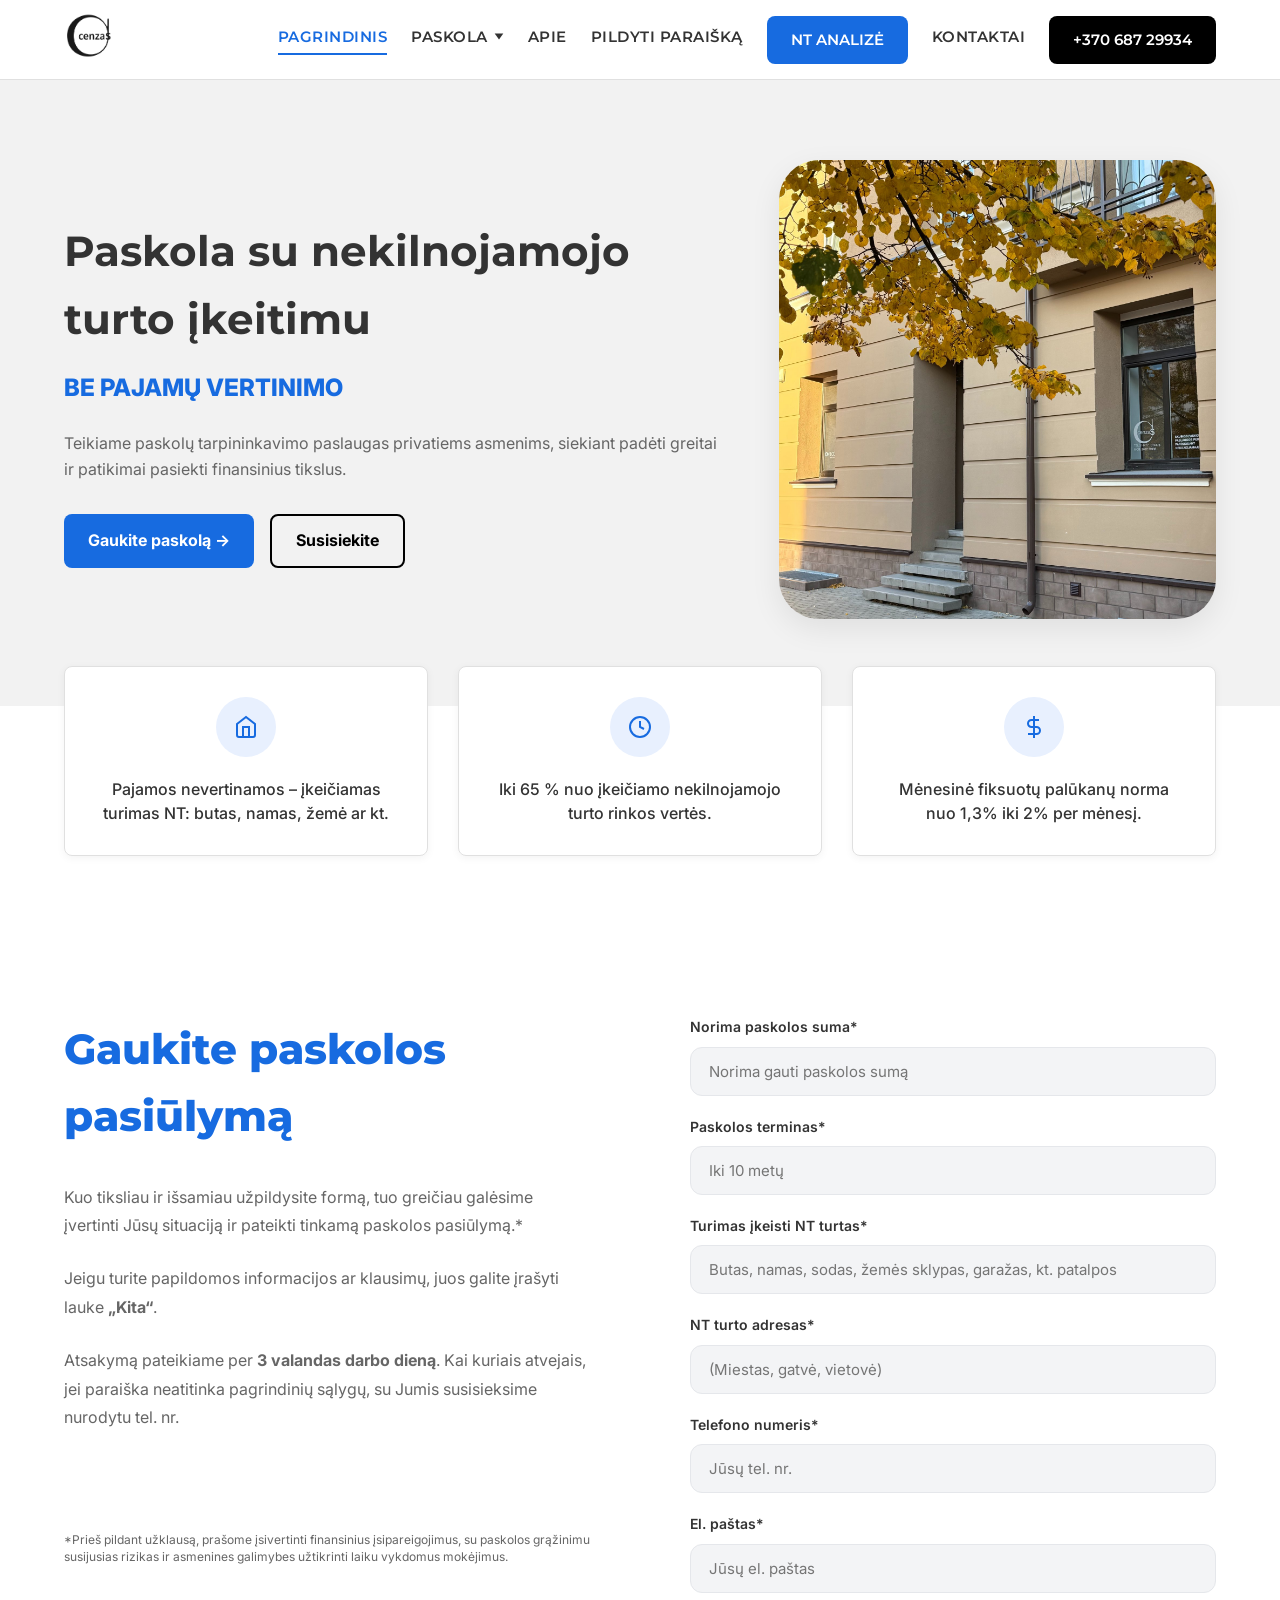
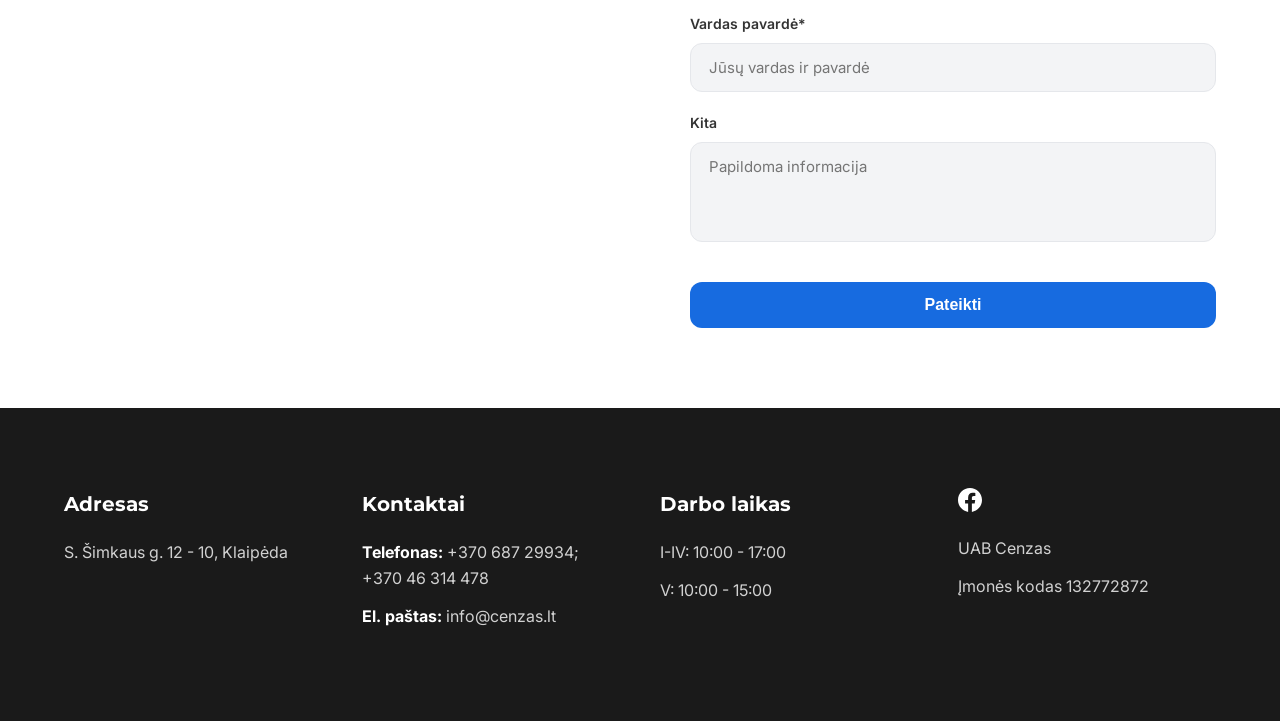
==== commit 6d8b8594: "Paraiskoje neuzpildytu lauku atvaizdavimas "Sis laukas yra privalomas" ir raudonas remelis" ====
--- a/wwwroot/index.html
+++ b/wwwroot/index.html
@@ -62,76 +62,7 @@
         <!-- Application Form Section -->
         <section id="paraiska" class="section-form">
             <div class="container">
-                <div class="form-layout animate-fade-in">
-                    <div class="form-text-col">
-                        <h2 class="form-title">Gaukite paskolos pasiūlymą</h2>
-                        <div class="form-descriptions">
-                            <p class="form-note">
-                                Kuo tiksliau ir išsamiau užpildysite formą, tuo greičiau galėsime įvertinti Jūsų situaciją ir pateikti tinkamą paskolos pasiūlymą.*
-                            </p>
-                            <p class="form-note">
-                                Jeigu turite papildomos informacijos ar klausimų, juos galite įrašyti lauke „Kita“.
-                            </p>
-                            <p class="form-note">
-                                Atsakymą pateikiame per <strong>3 valandas darbo dieną</strong>. Kai kuriais atvejais, jei paraiška neatitinka pagrindinių sąlygų, su Jumis susisieksime nurodytu tel. nr.
-                            </p>
-                        </div>
-                        <p class="form-disclaimer">
-                            *Prieš pildant užklausą, prašome įsivertinti finansinius įsipareigojimus, su paskolos grąžinimu susijusias rizikas ir asmenines galimybes.
-                        </p>
-                    </div>
-                    <div class="form-fields-col">
-                        <form id="loan-form">
-                            <div class="form-grid">
-                                <div class="form-group">
-                                    <label class="form-label">Norima paskolos suma*</label>
-                                    <input type="number" name="amount" class="form-control" placeholder="€" required>
-                                </div>
-                                <div class="form-group">
-                                    <label class="form-label">Paskolos terminas*</label>
-                                    <select name="term" class="form-control" required>
-                                        <option value="">Pasirinkite</option>
-                                        <option value="12">12 mėn.</option>
-                                        <option value="24">24 mėn.</option>
-                                        <option value="36">36 mėn.</option>
-                                        <option value="60">60 mėn.</option>
-                                    </select>
-                                </div>
-                                <div class="form-group">
-                                    <label class="form-label">Turimas įkeisti NT turtas*</label>
-                                    <select name="asset_type" class="form-control" required>
-                                        <option value="">Pasirinkite</option>
-                                        <option value="butas">Butas</option>
-                                        <option value="namas">Namas</option>
-                                        <option value="sklypas">Sklypas / Žemė</option>
-                                        <option value="komercinis">Komercinis turtas</option>
-                                    </select>
-                                </div>
-                                <div class="form-group">
-                                    <label class="form-label">NT turto adresas*</label>
-                                    <input type="text" name="address" class="form-control" placeholder="Miestas, gatvė" required>
-                                </div>
-                                <div class="form-group">
-                                    <label class="form-label">Telefono numeris*</label>
-                                    <input type="tel" name="phone" class="form-control" placeholder="+370" required>
-                                </div>
-                                <div class="form-group">
-                                    <label class="form-label">El. paštas*</label>
-                                    <input type="email" name="email" class="form-control" required>
-                                </div>
-                                <div class="form-group">
-                                    <label class="form-label">Vardas pavardė*</label>
-                                    <input type="text" name="name" class="form-control" required>
-                                </div>
-                                <div class="form-group">
-                                    <label class="form-label">Kita (Papildoma informacija)</label>
-                                    <textarea name="message" class="form-control" style="height: 100px; resize: none;"></textarea>
-                                </div>
-                            </div>
-                            <button type="submit" class="btn btn--primary form-submit">Pateikti užklausą</button>
-                        </form>
-                    </div>
-                </div>
+                <div id="loan-application-placeholder"></div>
             </div>
         </section>
     </main>
@@ -141,18 +72,6 @@
     <!-- Scripts -->
     <script src="js/main.js" defer></script>
     <script src="js/legal-disclaimer.js" defer></script>
-    <script>
-        // Form Submit Handler
-        document.addEventListener('DOMContentLoaded', () => {
-            const form = document.getElementById('loan-form');
-            if (form) {
-                form.addEventListener('submit', function(e) {
-                    e.preventDefault();
-                    alert('Ačiū! Jūsų užklausa gauta. Atsakysime per 3 valandas darbo metu.');
-                    this.reset();
-                });
-            }
-        });
-    </script>
+    <script src="js/contact-form.js" defer></script>
 </body>
 </html>
--- a/wwwroot/css/styles.css
+++ b/wwwroot/css/styles.css
@@ -548,6 +548,21 @@
     background-color: #ffffff;
 }
 
+.form-control.is-invalid {
+    border-color: #ff8a8a !important;
+}
+
+.error-message {
+    color: #e57373;
+    font-size: 12px;
+    margin-top: -4px; /* Reduced gap since form-group has 8px gap */
+    display: none;
+}
+
+.form-group.has-error .error-message {
+    display: block;
+}
+
 .form-submit {
     margin-top: 32px;
     width: auto;
@@ -624,24 +639,84 @@
     left: 0;
     width: 100%;
     height: 100%;
-    background: rgba(0, 0, 0, 0.7);
-    backdrop-filter: blur(4px);
+    background: rgba(0, 0, 0, 0.4);
+    backdrop-filter: blur(8px);
     z-index: 2000;
-    display: none;
+    display: flex;
     align-items: center;
     justify-content: center;
-}
-
-.modal-overlay.modal--open {
-    display: flex;
+    opacity: 0;
+    visibility: hidden;
+    transition: opacity 0.3s ease, visibility 0.3s ease;
+}
+
+.modal-overlay.active {
+    opacity: 1;
+    visibility: visible;
 }
 
 .modal-content {
     background: var(--color-white);
-    padding: 40px;
-    border-radius: var(--radius-lg);
-    max-width: 600px;
-    width: 90%;
+    padding: 48px;
+    border-radius: 24px;
+    max-width: 500px;
+    width: 95%;
+    position: relative;
+    box-shadow: 0 25px 50px -12px rgba(0, 0, 0, 0.25);
+}
+
+.modal-close-x {
+    position: absolute;
+    top: 24px;
+    right: 24px;
+    background: none;
+    border: none;
+    font-size: 32px;
+    color: var(--color-text-light);
+    cursor: pointer;
+    line-height: 1;
+    transition: color 0.2s;
+    padding: 4px;
+}
+
+.modal-close-x:hover {
+    color: var(--color-primary);
+}
+
+.modal-icon {
+    width: 80px;
+    height: 80px;
+    background: var(--color-primary-light);
+    color: var(--color-primary);
+    border-radius: 50%;
+    display: flex;
+    align-items: center;
+    justify-content: center;
+    margin: 0 auto 24px;
+}
+
+.modal-icon svg {
+    width: 40px;
+    height: 40px;
+}
+
+/* SVG Checkmark Animation */
+.active .modal-icon svg polyline {
+    stroke-dasharray: 100;
+    stroke-dashoffset: 100;
+    animation: checkmark 0.6s ease-in-out forwards 0.4s;
+}
+
+@keyframes checkmark {
+    to { stroke-dashoffset: 0; }
+}
+
+.modal-title {
+    font-family: var(--font-heading);
+    color: var(--color-primary);
+    font-size: 32px;
+    margin-bottom: 16px;
+    font-weight: 800;
 }
 
 /* Utility */
@@ -652,6 +727,27 @@
 @keyframes fadeIn {
     from { opacity: 0; transform: translateY(20px); }
     to { opacity: 1; transform: translateY(0); }
+}
+
+.modal--error .modal-icon {
+    background: #fee2e2;
+    color: #ef4444;
+}
+
+.modal--error .modal-title {
+    color: #ef4444;
+}
+
+.animate-fade-scale {
+    opacity: 0;
+    transform: scale(0.9);
+    transition: opacity 0.3s ease, transform 0.3s cubic-bezier(0.34, 1.56, 0.64, 1);
+}
+
+.animate-fade-scale.active,
+.active .animate-fade-scale {
+    opacity: 1 !important;
+    transform: scale(1) !important;
 }
 
 /* Greitos Paskolos Page */
